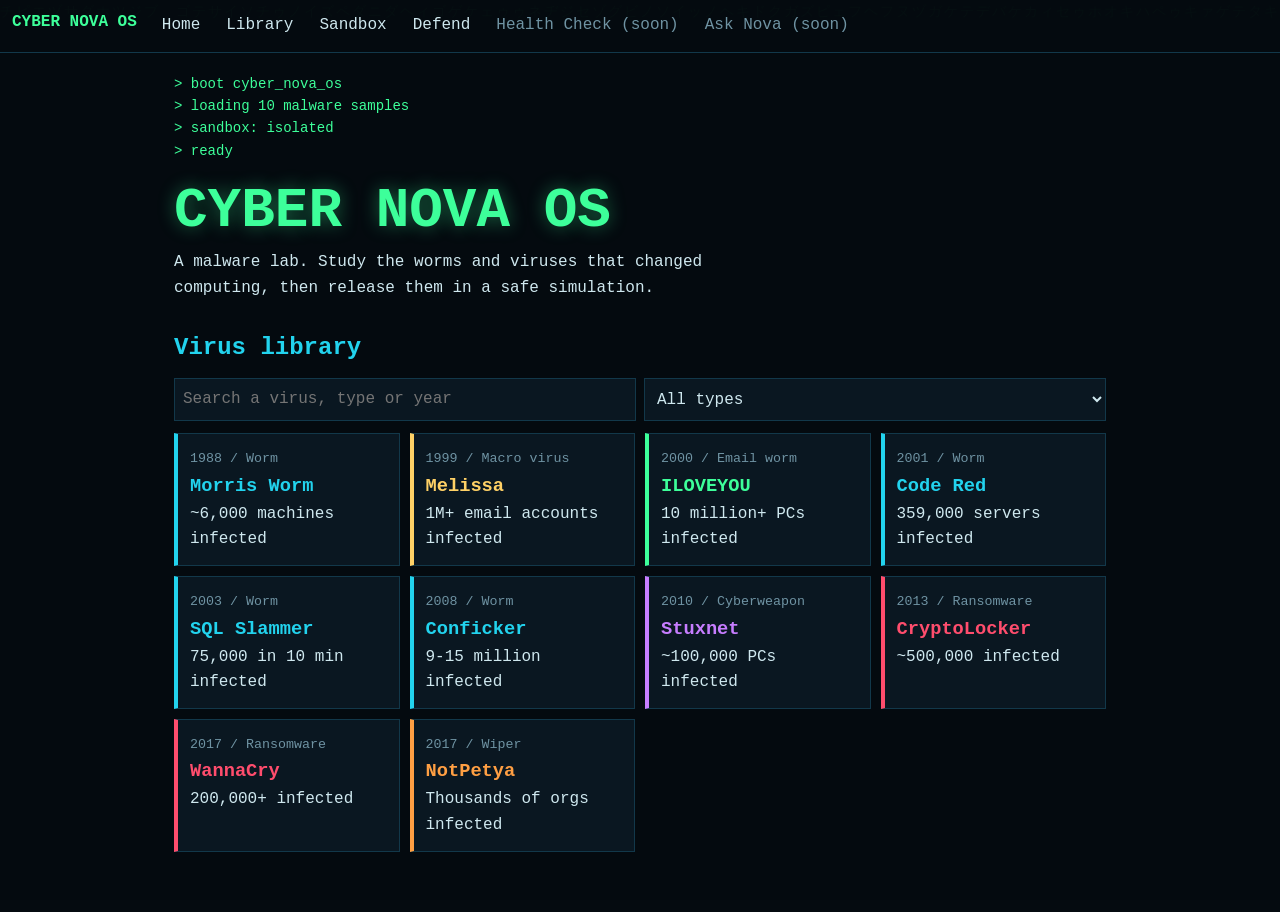
==== index.html @ 189f1575 "Add files via upload" ====
<!DOCTYPE html><html lang="en"><head><meta charset="utf-8"><meta name="viewport" content="width=device-width,initial-scale=1"><title>Cyber Nova OS</title><link rel="stylesheet" href="style.css"></head><body><main>
<section class="hero"><pre id="term"></pre><h1>CYBER NOVA OS</h1><p>A malware lab. Study the worms and viruses that changed computing, then release them in a safe simulation.</p></section>
<h2 id="lib">Virus library</h2>
<div class="tools"><input id="s" placeholder="Search a virus, type or year"><select id="f"><option value="">All types</option></select></div><div id="g"></div></main>
<script src="data.js"></script><script src="app.js"></script><script>
const L=["> boot cyber_nova_os","> loading "+V.length+" malware samples","> sandbox: isolated","> ready"];let i=0;(function n(){if(i<L.length){term.textContent+=L[i++]+"\n";setTimeout(n,450)}})();
[...new Set(V.map(v=>v.type))].forEach(t=>f.insertAdjacentHTML("beforeend",`<option>${t}</option>`));
function draw(){const q=s.value.toLowerCase();g.innerHTML=V.filter(v=>(!f.value||v.type==f.value)&&(v.name+v.type+v.year).toLowerCase().includes(q)).sort((a,b)=>a.year-b.year).map(v=>`<a class="card" style="--c:${TC[v.type]||"#22d3ee"}" href="virus.html?v=${v.id}"><small>${v.year} / ${v.type}</small><h3>${v.name}</h3><p>${v.infected} infected</p></a>`).join("")||"<p>No match. Try another name or clear the filter.</p>"}
s.oninput=f.onchange=draw;draw();
</script></body></html>
---- style.css ----
:root{--bg:#050b10;--panel:#0a1721;--line:#12384a;--cy:#22d3ee;--gr:#3dff9a;--rd:#ff4d6d;--tx:#cfe8ef;--mut:#6f93a3}
*{box-sizing:border-box;margin:0}
body{background:var(--bg);color:var(--tx);font:16px/1.6 "Courier New",ui-monospace,monospace;min-height:100vh}
#mx{position:fixed;inset:0;z-index:-1;opacity:.22}
nav{position:sticky;top:0;display:flex;gap:4px;overflow-x:auto;padding:10px 12px;background:#050b10ee;border-bottom:1px solid var(--line);z-index:5}
nav b{color:var(--gr);margin-right:10px;white-space:nowrap}
nav a{color:var(--tx);text-decoration:none;padding:2px 10px;border:1px solid transparent;white-space:nowrap}
nav a:hover,nav a.on{border-color:var(--cy);color:var(--cy)}
nav a.off{color:var(--mut);pointer-events:none}
main{max-width:960px;margin:auto;padding:20px 14px 60px}
h1{font-size:clamp(30px,9vw,56px);color:var(--gr);text-shadow:0 0 18px #3dff9a66;line-height:1.1;margin:8px 0}
h2{color:var(--cy);margin:28px 0 10px}
#term{color:var(--gr);min-height:100px;font:inherit;font-size:14px}
.hero p{max-width:60ch;color:var(--tx)}
.tools{display:flex;gap:8px;margin-bottom:12px;flex-wrap:wrap}
input,select{font:inherit;background:var(--panel);color:var(--tx);border:1px solid var(--line);padding:8px;flex:1;min-width:140px}
#g{display:grid;grid-template-columns:repeat(auto-fill,minmax(200px,1fr));gap:10px}
.card{display:block;padding:12px;background:var(--panel);border:1px solid var(--line);border-left:4px solid var(--c);color:var(--tx);text-decoration:none}
.card:hover{background:#0e2331}.card h3{color:var(--c)}.card small{color:var(--mut)}
button{font:inherit;background:var(--panel);color:var(--cy);border:1px solid var(--cy);padding:8px 14px;cursor:pointer}
button:hover,button.on{background:var(--cy);color:#001}
:focus-visible{outline:2px solid var(--gr);outline-offset:2px}
.meta{color:var(--mut)}
.tabs{display:flex;gap:6px;overflow-x:auto;margin:14px 0}.tabs button{white-space:nowrap}
.pn{padding:12px 0}.pn li{margin:8px 0 8px 18px}
canvas.s{width:100%;display:block;border:1px solid var(--line);background:#06121a;margin-bottom:6px}
.btns{display:flex;gap:8px;margin-top:10px}
label{display:block;margin-top:8px}label input{width:100%;padding:0}
.bar{display:flex;align-items:center;gap:8px;margin:10px 0}.bar span{width:72px}
.trk{flex:1;height:14px;background:#0b2230}.trk i{display:block;height:100%;background:linear-gradient(90deg,var(--cy),var(--gr));box-shadow:0 0 8px var(--cy)}
.fact{background:var(--panel);border:1px solid var(--line);padding:10px;margin:8px 0}
label input[type=checkbox]{width:auto;min-width:0;margin-right:8px}
.ctl{display:grid;grid-template-columns:repeat(auto-fit,minmax(220px,1fr));gap:8px 16px;margin:12px 0}
.hint{color:var(--mut);margin:6px 0}
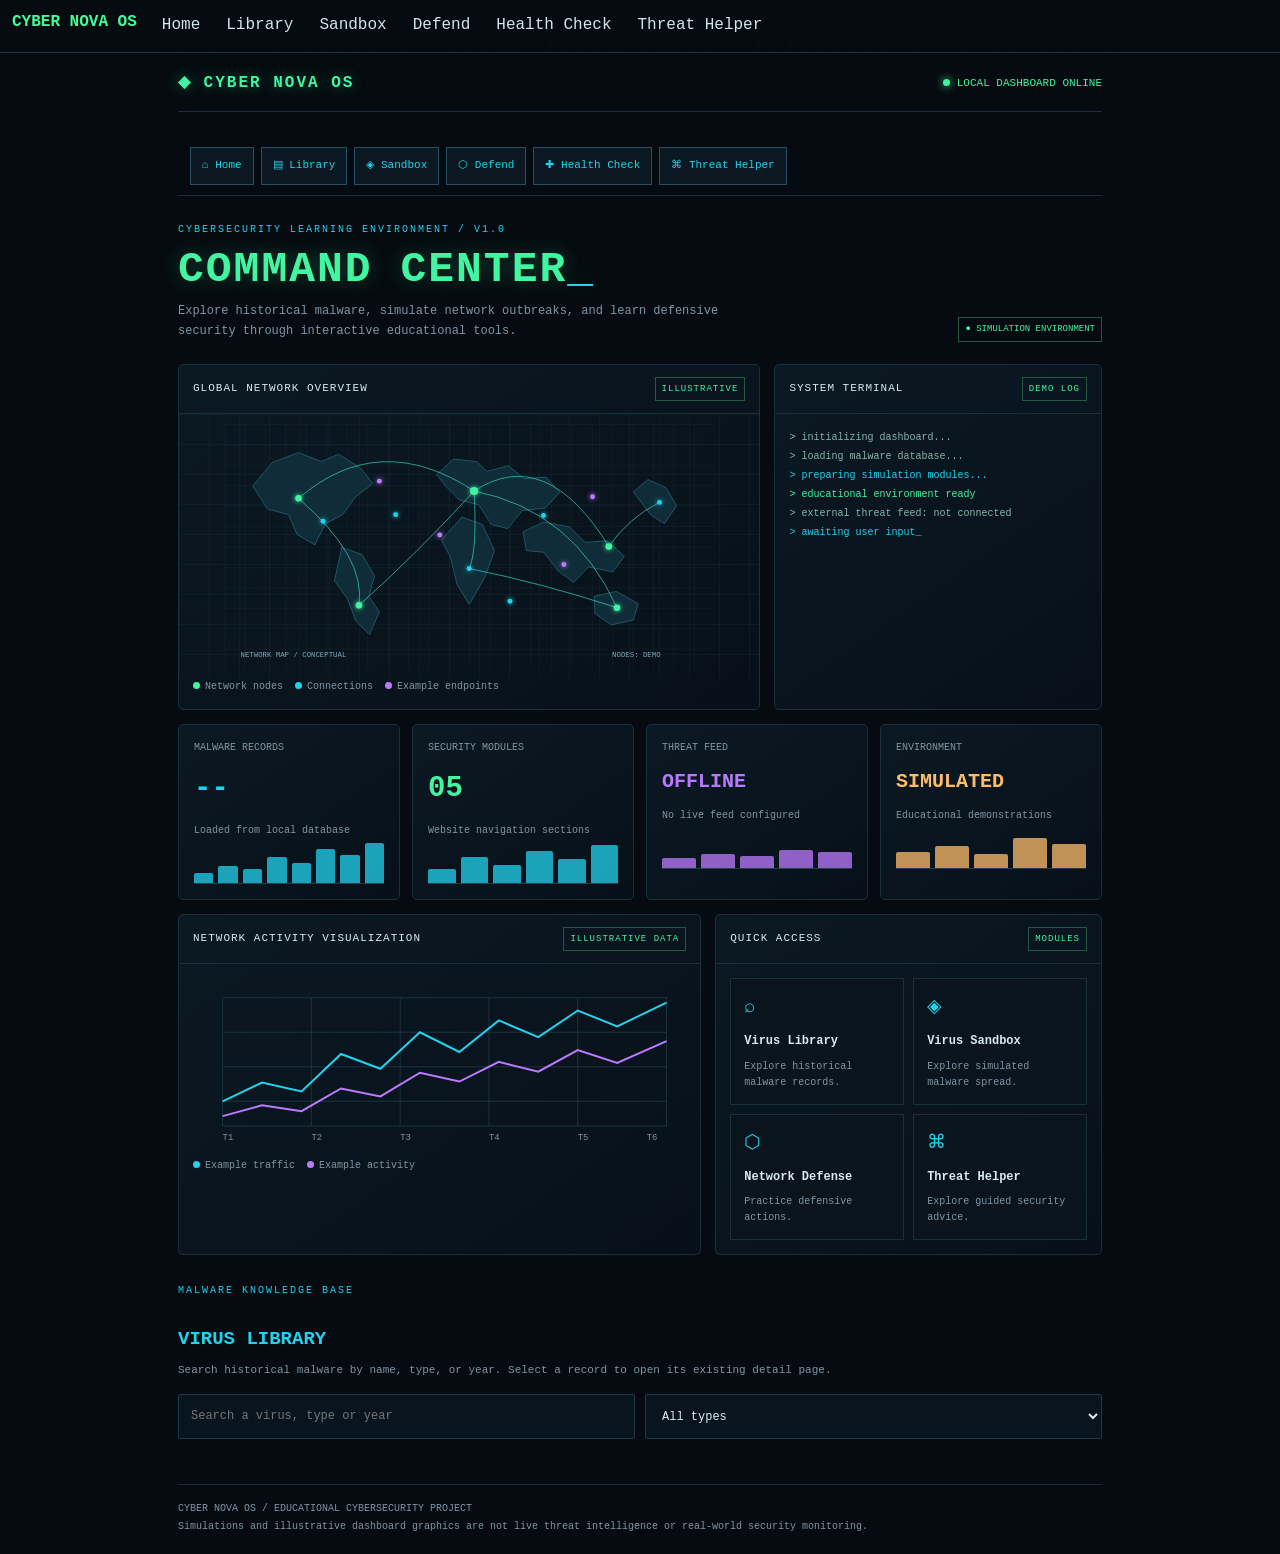
==== commit 8ef3e8f7: "Revamp index.html for Cyber Nova OS command center Updated the index.html file to enhance the Cyber " ====
--- a/index.html
+++ b/index.html
@@ -1,10 +1,517 @@
-<!DOCTYPE html><html lang="en"><head><meta charset="utf-8"><meta name="viewport" content="width=device-width,initial-scale=1"><title>Cyber Nova OS</title><link rel="stylesheet" href="style.css"></head><body><main>
-<section class="hero"><pre id="term"></pre><h1>CYBER NOVA OS</h1><p>A malware lab. Study the worms and viruses that changed computing, then release them in a safe simulation.</p></section>
-<h2 id="lib">Virus library</h2>
-<div class="tools"><input id="s" placeholder="Search a virus, type or year"><select id="f"><option value="">All types</option></select></div><div id="g"></div></main>
-<script src="data.js"></script><script src="app.js"></script><script>
-const L=["> boot cyber_nova_os","> loading "+V.length+" malware samples","> sandbox: isolated","> ready"];let i=0;(function n(){if(i<L.length){term.textContent+=L[i++]+"\n";setTimeout(n,450)}})();
-[...new Set(V.map(v=>v.type))].forEach(t=>f.insertAdjacentHTML("beforeend",`<option>${t}</option>`));
-function draw(){const q=s.value.toLowerCase();g.innerHTML=V.filter(v=>(!f.value||v.type==f.value)&&(v.name+v.type+v.year).toLowerCase().includes(q)).sort((a,b)=>a.year-b.year).map(v=>`<a class="card" style="--c:${TC[v.type]||"#22d3ee"}" href="virus.html?v=${v.id}"><small>${v.year} / ${v.type}</small><h3>${v.name}</h3><p>${v.infected} infected</p></a>`).join("")||"<p>No match. Try another name or clear the filter.</p>"}
-s.oninput=f.onchange=draw;draw();
-</script></body></html>
+
+<!DOCTYPE html>
+<html lang="en">
+<head>
+<meta charset="utf-8">
+<meta name="viewport" content="width=device-width, initial-scale=1">
+<title>Cyber Nova OS | Command Center</title>
+<link rel="stylesheet" href="style.css">
+
+<style>
+/* Cyber Nova OS — homepage-only command center */
+.cn-home {
+  --bg: #050b10;
+  --panel: #0a151e;
+  --line: #19303c;
+  --cyan: #22d3ee;
+  --green: #42f5a1;
+  --purple: #b879ff;
+  --muted: #8095a5;
+  color: #d8e9f2;
+  background: var(--bg);
+  min-height: 100vh;
+  padding: 18px;
+  font-family: "Courier New", monospace;
+}
+.cn-home * { box-sizing: border-box; }
+.cn-home h1, .cn-home h2, .cn-home h3, .cn-home p { margin-top: 0; }
+.cn-home a { color: inherit; text-decoration: none; }
+.cn-home .muted { color: var(--muted); }
+.cn-home .eyebrow {
+  color: var(--cyan);
+  font-size: 10px;
+  letter-spacing: 2px;
+  text-transform: uppercase;
+}
+.cn-home .topbar {
+  display: flex; align-items: center; justify-content: space-between;
+  gap: 12px; flex-wrap: wrap; margin-bottom: 25px;
+  padding-bottom: 15px; border-bottom: 1px solid var(--line);
+}
+.cn-home .brand {
+  color: var(--green); font-size: 16px; font-weight: bold;
+  letter-spacing: 2px; text-shadow: 0 0 14px #42f5a166;
+}
+.cn-home .status { color: var(--green); font-size: 11px; }
+.cn-home .status::before {
+  content: ""; display: inline-block; width: 7px; height: 7px;
+  background: var(--green); border-radius: 50%; margin-right: 7px;
+  box-shadow: 0 0 9px var(--green);
+}
+.cn-home .nav {
+  display: flex; flex-wrap: wrap; gap: 7px; margin-bottom: 26px;
+}
+.cn-home .nav a, .cn-home .action {
+  border: 1px solid #245061; padding: 9px 11px;
+  font-size: 11px; color: var(--cyan); background: #0b1821;
+  transition: .2s;
+}
+.cn-home .nav a:hover, .cn-home .action:hover {
+  border-color: var(--green); color: var(--green);
+  box-shadow: 0 0 13px #42f5a122;
+}
+.cn-home .hero-title {
+  display: flex; justify-content: space-between; align-items: end;
+  gap: 18px; flex-wrap: wrap; margin-bottom: 22px;
+}
+.cn-home .hero-title h1 {
+  font-size: clamp(27px, 5vw, 43px); letter-spacing: 2px;
+  color: var(--green); text-shadow: 0 0 20px #42f5a144;
+  margin: 8px 0;
+}
+.cn-home .hero-title p {
+  max-width: 600px; color: var(--muted); line-height: 1.7;
+  font-size: 12px; margin-bottom: 0;
+}
+.cn-home .panel {
+  background: linear-gradient(145deg, #0b1923, #071018);
+  border: 1px solid var(--line); border-radius: 5px;
+  min-width: 0; overflow: hidden;
+}
+.cn-home .panel-head {
+  display: flex; justify-content: space-between; align-items: center;
+  gap: 8px; padding: 12px 14px; border-bottom: 1px solid var(--line);
+  font-size: 11px; letter-spacing: 1px;
+}
+.cn-home .panel-body { padding: 14px; }
+.cn-home .tag {
+  font-size: 9px; padding: 4px 6px; color: var(--green);
+  border: 1px solid #245640; white-space: nowrap;
+}
+.cn-home .overview {
+  display: grid; grid-template-columns: minmax(0, 1.6fr) minmax(250px, .9fr);
+  gap: 14px; margin-bottom: 14px;
+}
+.cn-home .map-wrap {
+  background:
+    linear-gradient(#15303a55 1px, transparent 1px),
+    linear-gradient(90deg, #15303a55 1px, transparent 1px);
+  background-size: 30px 30px;
+  min-height: 255px; padding: 10px;
+}
+.cn-home .map-wrap svg { width: 100%; height: 245px; display: block; }
+.cn-home .map-caption {
+  display: flex; flex-wrap: wrap; gap: 12px;
+  color: var(--muted); font-size: 10px; padding: 0 14px 14px;
+}
+.cn-home .dot {
+  display: inline-block; width: 7px; height: 7px; border-radius: 50%;
+  margin-right: 5px;
+}
+.cn-home .terminal {
+  font-size: 10px; line-height: 1.9; overflow-wrap: anywhere;
+}
+.cn-home .terminal div { color: #88b5a8; }
+.cn-home .terminal div:nth-child(3n) { color: var(--cyan); }
+.cn-home .terminal .good { color: var(--green); }
+.cn-home .terminal .purple { color: var(--purple); }
+.cn-home .metrics {
+  display: grid; grid-template-columns: repeat(4, minmax(0, 1fr));
+  gap: 12px; margin-bottom: 14px;
+}
+.cn-home .metric { padding: 15px; }
+.cn-home .metric .label {
+  font-size: 10px; color: var(--muted); line-height: 1.6;
+}
+.cn-home .metric .number {
+  font-size: clamp(21px, 3vw, 29px); margin: 10px 0;
+  color: var(--cyan); font-weight: bold;
+}
+.cn-home .metric:nth-child(2) .number { color: var(--green); }
+.cn-home .metric:nth-child(3) .number { color: var(--purple); }
+.cn-home .metric:nth-child(4) .number { color: #ffbd69; }
+.cn-home .mini-bars {
+  display: flex; align-items: end; height: 45px; gap: 5px;
+  border-bottom: 1px solid #25404c; padding-top: 4px;
+}
+.cn-home .mini-bars span {
+  flex: 1; min-width: 3px; background: var(--cyan);
+  opacity: .75; border-radius: 2px 2px 0 0;
+}
+.cn-home .lower-grid {
+  display: grid; grid-template-columns: 1.15fr .85fr;
+  gap: 14px; margin-bottom: 28px;
+}
+.cn-home .chart { width: 100%; display: block; }
+.cn-home .feature-list {
+  display: grid; grid-template-columns: repeat(2, minmax(0, 1fr)); gap: 9px;
+}
+.cn-home .feature {
+  display: block; padding: 13px; border: 1px solid var(--line);
+  background: #09141c; transition: .2s;
+}
+.cn-home .feature:hover { border-color: var(--cyan); transform: translateY(-2px); }
+.cn-home .feature .symbol { color: var(--cyan); font-size: 19px; margin-bottom: 10px; }
+.cn-home .feature h3 { font-size: 12px; margin-bottom: 7px; }
+.cn-home .feature p { font-size: 10px; color: var(--muted); line-height: 1.6; margin-bottom: 0; }
+.cn-home .section-title {
+  font-size: 19px; color: var(--cyan); margin: 25px 0 7px;
+}
+.cn-home .section-desc { font-size: 11px; color: var(--muted); line-height: 1.6; }
+.cn-home .tools {
+  display: flex; gap: 10px; margin: 15px 0;
+}
+.cn-home input, .cn-home select {
+  width: 100%; min-width: 0; background: #09151e;
+  border: 1px solid #1b3948; color: #d8e9f2;
+  padding: 12px; font: inherit; font-size: 12px; border-radius: 2px;
+}
+.cn-home input:focus, .cn-home select:focus {
+  outline: 1px solid var(--cyan); border-color: var(--cyan);
+}
+.cn-home #g {
+  display: grid; grid-template-columns: repeat(4, minmax(0, 1fr));
+  gap: 10px;
+}
+.cn-home .card {
+  display: block; background: #0a1720;
+  border: 1px solid #19303c; border-left: 3px solid var(--c, #22d3ee);
+  padding: 13px; min-width: 0; transition: .2s;
+}
+.cn-home .card:hover {
+  background: #10232e; transform: translateY(-2px);
+  box-shadow: 0 5px 20px #0005;
+}
+.cn-home .card small { font-size: 9px; color: var(--muted); }
+.cn-home .card h3 { color: var(--c, var(--cyan)); font-size: 14px; margin: 10px 0; overflow-wrap: anywhere; }
+.cn-home .card p { color: #a6b8c4; font-size: 11px; line-height: 1.6; margin-bottom: 0; }
+.cn-home .footer {
+  border-top: 1px solid var(--line); margin-top: 30px; padding-top: 15px;
+  font-size: 10px; color: var(--muted); line-height: 1.8;
+}
+@media (max-width: 760px) {
+  .cn-home { padding: 13px; }
+  .cn-home .overview { grid-template-columns: 1fr; }
+  .cn-home .metrics { grid-template-columns: repeat(2, minmax(0, 1fr)); }
+  .cn-home .lower-grid { grid-template-columns: 1fr; }
+  .cn-home #g { grid-template-columns: repeat(2, minmax(0, 1fr)); }
+  .cn-home .map-wrap, .cn-home .map-wrap svg { min-height: 190px; height: 200px; }
+}
+@media (max-width: 380px) {
+  .cn-home .tools { flex-direction: column; }
+  .cn-home .feature-list { grid-template-columns: 1fr; }
+  .cn-home .nav a { padding: 8px; }
+}
+@media (prefers-reduced-motion: reduce) {
+  .cn-home *, .cn-home *::before, .cn-home *::after {
+    animation: none !important; transition: none !important;
+  }
+}
+</style>
+</head>
+
+<body>
+<main class="cn-home">
+
+  <header class="topbar">
+    <div class="brand">◆ CYBER NOVA OS</div>
+    <div class="status">LOCAL DASHBOARD ONLINE</div>
+  </header>
+
+  <nav class="nav" aria-label="Main navigation">
+    <a href="index.html">⌂ Home</a>
+    <a href="#lib">▤ Library</a>
+    <a href="sandbox.html">◈ Sandbox</a>
+    <a href="defend.html">⬡ Defend</a>
+    <a href="health.html">✚ Health Check</a>
+    <a href="threat.html">⌘ Threat Helper</a>
+  </nav>
+
+  <section class="hero-title">
+    <div>
+      <div class="eyebrow">Cybersecurity learning environment / v1.0</div>
+      <h1>COMMAND CENTER<span style="color:#22d3ee">_</span></h1>
+      <p>
+        Explore historical malware, simulate network outbreaks, and learn
+        defensive security through interactive educational tools.
+      </p>
+    </div>
+    <div class="tag">● SIMULATION ENVIRONMENT</div>
+  </section>
+
+  <section class="overview">
+    <article class="panel">
+      <div class="panel-head">
+        <span>GLOBAL NETWORK OVERVIEW</span>
+        <span class="tag">ILLUSTRATIVE</span>
+      </div>
+      <div class="map-wrap">
+        <svg viewBox="0 0 600 300" role="img"
+             aria-label="Illustrative world network map with connected nodes">
+          <defs>
+            <pattern id="grid" width="25" height="25" patternUnits="userSpaceOnUse">
+              <path d="M25 0H0V25" fill="none" stroke="#17313d" stroke-width=".6"/>
+            </pattern>
+            <filter id="glow">
+              <feGaussianBlur stdDeviation="3" result="blur"/>
+              <feMerge><feMergeNode in="blur"/><feMergeNode in="SourceGraphic"/></feMerge>
+            </filter>
+          </defs>
+          <rect width="600" height="300" fill="url(#grid)"/>
+          <g fill="#102e3a" stroke="#226071" stroke-width="1.1" opacity=".95">
+            <path d="M35 76L59 47 91 35 119 46 140 37 167 54 182 73 160 90 145 111 124 122 111 148 89 135 79 111 53 104Z"/>
+            <path d="M144 151L169 160 184 186 177 211 190 230 178 258 161 241 151 214 135 192Z"/>
+            <path d="M260 62L281 43 309 46 322 58 348 51 367 67 394 65 411 84 393 103 365 106 347 128 327 123 312 99 288 93 273 78Z"/>
+            <path d="M291 114L316 123 331 155 319 188 300 221 285 196 277 163 266 142Z"/>
+            <path d="M366 132L391 120 423 126 442 145 469 143 490 162 476 181 446 175 428 194 409 180 391 157 370 155Z"/>
+            <path d="M453 211L480 205 507 220 501 240 474 246 454 232Z"/>
+            <path d="M501 83L519 68 541 78 554 100 539 122 522 111Z"/>
+          </g>
+          <g stroke="#39e9d0" stroke-width="1.1" opacity=".7">
+            <path d="M91 91Q190 6 306 82" fill="none"/>
+            <path d="M306 82Q394 25 471 150" fill="none"/>
+            <path d="M306 82Q310 155 300 177" fill="none"/>
+            <path d="M306 82Q427 106 481 225" fill="none"/>
+            <path d="M91 91Q174 163 165 222" fill="none"/>
+            <path d="M165 222Q235 160 306 82" fill="none"/>
+            <path d="M471 150Q495 115 533 96" fill="none"/>
+            <path d="M300 177Q390 195 481 225" fill="none"/>
+          </g>
+          <g filter="url(#glow)">
+            <g fill="#42f5a1">
+              <circle cx="91" cy="91" r="4"/><circle cx="306" cy="82" r="5"/>
+              <circle cx="471" cy="150" r="4"/><circle cx="165" cy="222" r="4"/>
+              <circle cx="481" cy="225" r="4"/>
+            </g>
+            <g fill="#22d3ee">
+              <circle cx="210" cy="111" r="3"/><circle cx="300" cy="177" r="3"/>
+              <circle cx="391" cy="112" r="3"/><circle cx="533" cy="96" r="3"/>
+              <circle cx="350" cy="217" r="3"/><circle cx="121" cy="119" r="3"/>
+            </g>
+            <g fill="#bd7aff">
+              <circle cx="190" cy="70" r="3"/><circle cx="416" cy="172" r="3"/>
+              <circle cx="451" cy="89" r="3"/><circle cx="264" cy="136" r="3"/>
+            </g>
+          </g>
+          <g fill="#82a7b7" font-size="9" font-family="monospace">
+            <text x="20" y="285">NETWORK MAP / CONCEPTUAL</text>
+            <text x="475" y="285">NODES: DEMO</text>
+          </g>
+        </svg>
+      </div>
+      <div class="map-caption">
+        <span><i class="dot" style="background:#42f5a1"></i>Network nodes</span>
+        <span><i class="dot" style="background:#22d3ee"></i>Connections</span>
+        <span><i class="dot" style="background:#bd7aff"></i>Example endpoints</span>
+      </div>
+    </article>
+
+    <article class="panel">
+      <div class="panel-head">
+        <span>SYSTEM TERMINAL</span>
+        <span class="tag">DEMO LOG</span>
+      </div>
+      <div class="panel-body terminal" id="cn-terminal" aria-live="polite">
+        <div>&gt; initializing dashboard...</div>
+        <div>&gt; loading malware database...</div>
+        <div>&gt; preparing simulation modules...</div>
+        <div class="good">&gt; educational environment ready</div>
+        <div>&gt; external threat feed: not connected</div>
+        <div class="purple">&gt; awaiting user input_</div>
+      </div>
+    </article>
+  </section>
+
+  <section class="metrics" aria-label="Project overview statistics">
+    <article class="panel metric">
+      <div class="label">MALWARE RECORDS</div>
+      <div class="number" id="cn-total">--</div>
+      <div class="muted" style="font-size:10px">Loaded from local database</div>
+      <div class="mini-bars" aria-hidden="true">
+        <span style="height:25%"></span><span style="height:42%"></span>
+        <span style="height:35%"></span><span style="height:65%"></span>
+        <span style="height:48%"></span><span style="height:85%"></span>
+        <span style="height:70%"></span><span style="height:100%"></span>
+      </div>
+    </article>
+    <article class="panel metric">
+      <div class="label">SECURITY MODULES</div>
+      <div class="number">05</div>
+      <div class="muted" style="font-size:10px">Website navigation sections</div>
+      <div class="mini-bars" aria-hidden="true">
+        <span style="height:35%"></span><span style="height:65%"></span>
+        <span style="height:45%"></span><span style="height:80%"></span>
+        <span style="height:60%"></span><span style="height:95%"></span>
+      </div>
+    </article>
+    <article class="panel metric">
+      <div class="label">THREAT FEED</div>
+      <div class="number" style="font-size:20px">OFFLINE</div>
+      <div class="muted" style="font-size:10px">No live feed configured</div>
+      <div class="mini-bars" aria-hidden="true">
+        <span style="height:25%;background:#bd7aff"></span>
+        <span style="height:35%;background:#bd7aff"></span>
+        <span style="height:30%;background:#bd7aff"></span>
+        <span style="height:45%;background:#bd7aff"></span>
+        <span style="height:40%;background:#bd7aff"></span>
+      </div>
+    </article>
+    <article class="panel metric">
+      <div class="label">ENVIRONMENT</div>
+      <div class="number" style="font-size:20px">SIMULATED</div>
+      <div class="muted" style="font-size:10px">Educational demonstrations</div>
+      <div class="mini-bars" aria-hidden="true">
+        <span style="height:40%;background:#ffbd69"></span>
+        <span style="height:55%;background:#ffbd69"></span>
+        <span style="height:35%;background:#ffbd69"></span>
+        <span style="height:75%;background:#ffbd69"></span>
+        <span style="height:60%;background:#ffbd69"></span>
+      </div>
+    </article>
+  </section>
+
+  <section class="lower-grid">
+    <article class="panel">
+      <div class="panel-head">
+        <span>NETWORK ACTIVITY VISUALIZATION</span>
+        <span class="tag">ILLUSTRATIVE DATA</span>
+      </div>
+      <div class="panel-body">
+        <svg class="chart" viewBox="0 0 500 170" role="img"
+             aria-label="Illustrative network activity line chart">
+          <g stroke="#1b3440" stroke-width="1">
+            <path d="M30 20H480M30 55H480M30 90H480M30 125H480M30 150H480"/>
+            <path d="M30 20V150M120 20V150M210 20V150M300 20V150M390 20V150M480 20V150"/>
+          </g>
+          <path d="M30 125L70 106 110 115 150 77 190 92 230 55 270 75 310 43 350 60 390 33 430 49 480 25"
+                fill="none" stroke="#22d3ee" stroke-width="2"/>
+          <path d="M30 140L70 129 110 135 150 112 190 120 230 96 270 105 310 85 350 95 390 73 430 86 480 64"
+                fill="none" stroke="#bd7aff" stroke-width="2"/>
+          <g fill="#8095a5" font-size="9" font-family="monospace">
+            <text x="30" y="164">T1</text><text x="120" y="164">T2</text>
+            <text x="210" y="164">T3</text><text x="300" y="164">T4</text>
+            <text x="390" y="164">T5</text><text x="460" y="164">T6</text>
+          </g>
+        </svg>
+        <div class="map-caption" style="padding:12px 0 0">
+          <span><i class="dot" style="background:#22d3ee"></i>Example traffic</span>
+          <span><i class="dot" style="background:#bd7aff"></i>Example activity</span>
+        </div>
+      </div>
+    </article>
+
+    <article class="panel">
+      <div class="panel-head">
+        <span>QUICK ACCESS</span>
+        <span class="tag">MODULES</span>
+      </div>
+      <div class="panel-body feature-list">
+        <a class="feature" href="#lib">
+          <div class="symbol">⌕</div>
+          <h3>Virus Library</h3>
+          <p>Explore historical malware records.</p>
+        </a>
+        <a class="feature" href="sandbox.html">
+          <div class="symbol">◈</div>
+          <h3>Virus Sandbox</h3>
+          <p>Explore simulated malware spread.</p>
+        </a>
+        <a class="feature" href="defend.html">
+          <div class="symbol">⬡</div>
+          <h3>Network Defense</h3>
+          <p>Practice defensive actions.</p>
+        </a>
+        <a class="feature" href="threat.html">
+          <div class="symbol">⌘</div>
+          <h3>Threat Helper</h3>
+          <p>Explore guided security advice.</p>
+        </a>
+      </div>
+    </article>
+  </section>
+
+  <section id="lib">
+    <div class="eyebrow">Malware knowledge base</div>
+    <h2 class="section-title">VIRUS LIBRARY</h2>
+    <p class="section-desc">
+      Search historical malware by name, type, or year. Select a record to
+      open its existing detail page.
+    </p>
+    <div class="tools">
+      <input id="s" placeholder="Search a virus, type or year"
+             aria-label="Search malware">
+      <select id="f" aria-label="Filter malware by type">
+        <option value="">All types</option>
+      </select>
+    </div>
+    <div id="g" aria-live="polite"></div>
+  </section>
+
+  <footer class="footer">
+    CYBER NOVA OS / EDUCATIONAL CYBERSECURITY PROJECT<br>
+    Simulations and illustrative dashboard graphics are not live threat
+    intelligence or real-world security monitoring.
+  </footer>
+
+</main>
+
+<script src="data.js"></script>
+<script src="app.js"></script>
+
+<script>
+(function () {
+  "use strict";
+
+  const root = document.querySelector(".cn-home");
+  const search = root.querySelector("#s");
+  const filter = root.querySelector("#f");
+  const grid = root.querySelector("#g");
+  const total = root.querySelector("#cn-total");
+  const terminal = root.querySelector("#cn-terminal");
+
+  if (typeof V === "undefined" || !Array.isArray(V)) {
+    grid.textContent = "The malware database could not be loaded. Check data.js.";
+    total.textContent = "ERR";
+    return;
+  }
+
+  total.textContent = V.length;
+
+  const types = [...new Set(V.map(v => v.type).filter(Boolean))].sort();
+  types.forEach(type => {
+    const option = document.createElement("option");
+    option.value = type;
+    option.textContent = type;
+    filter.appendChild(option);
+  });
+
+  function draw() {
+    const query = search.value.trim().toLowerCase();
+    const selectedType = filter.value;
+
+    const matches = V.filter(v => {
+      const searchable = [v.name, v.type, v.year].join(" ").toLowerCase();
+      return (!selectedType || v.type === selectedType) &&
+             searchable.includes(query);
+    }).sort((a, b) => a.year - b.year);
+
+    grid.replaceChildren();
+
+    if (!matches.length) {
+      const message = document.createElement("p");
+      message.className = "section-desc";
+      message.textContent = "No match found. Try another search or clear the filter.";
+      grid.appendChild(message);
+      return;
+    }
+
+    matches.forEach(v => {
+      const card = document.createElement("a");
+      card.className = "card";
+      card.href = "virus.html?v=" + encodeURIComponent(v.id);
+      card.style.setProperty("--c", (typeof TC !== "undefined" && TC[v.type]) || "#22d3ee");
+
+      const meta = document.createElement("small");
+      meta.textContent = v.year + " / " + v.type;
+
+      const name = document.createElement("h3
--- a/style.css
+++ b/style.css
@@ -32,3 +32,12 @@
 label input[type=checkbox]{width:auto;min-width:0;margin-right:8px}
 .ctl{display:grid;grid-template-columns:repeat(auto-fit,minmax(220px,1fr));gap:8px 16px;margin:12px 0}
 .hint{color:var(--mut);margin:6px 0}
+nav{flex-wrap:wrap;overflow-x:visible}
+.ok{color:var(--gr)}.warn{color:var(--rd)}.mid{color:#ffd166}.info{color:var(--mut)}
+.big{font-size:clamp(34px,10vw,60px);line-height:1}
+#log{display:flex;flex-direction:column;gap:10px;margin:12px 0}
+.m{padding:10px 12px;border:1px solid var(--line);max-width:92%;overflow-wrap:anywhere}
+.m.u{align-self:flex-end;background:#0e2331;border-color:var(--cy)}.m.b{background:var(--panel)}
+.m p{margin:4px 0}.m a{color:var(--cy)}.m small{color:var(--mut)}
+.chips{display:flex;gap:6px;flex-wrap:wrap;margin:8px 0}.chips button{padding:4px 10px;font-size:14px}
+.row{display:flex;gap:8px}
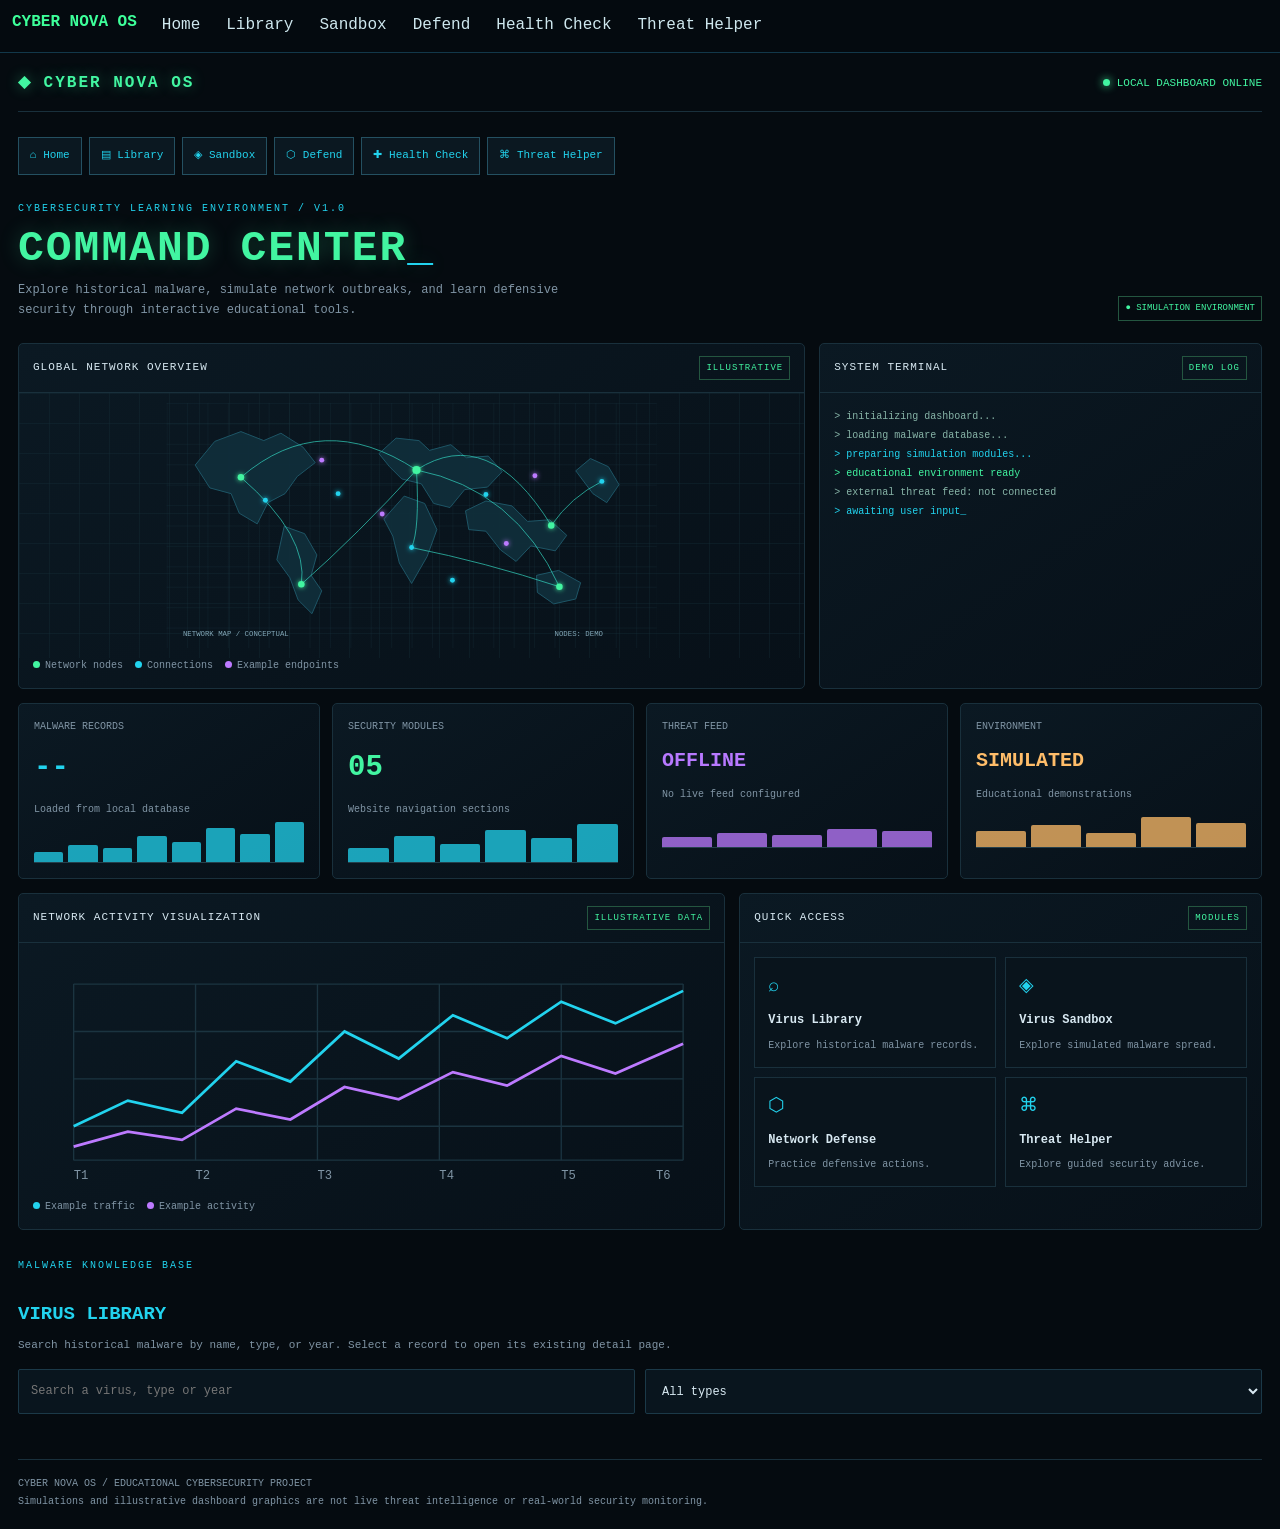
==== commit 5c5409b1: "Refactor terminal script and improve error handling" ====
--- a/index.html
+++ b/index.html
@@ -459,59 +459,88 @@
 <script src="app.js"></script>
 
 <script>
-(function () {
-  "use strict";
-
-  const root = document.querySelector(".cn-home");
-  const search = root.querySelector("#s");
-  const filter = root.querySelector("#f");
-  const grid = root.querySelector("#g");
-  const total = root.querySelector("#cn-total");
-  const terminal = root.querySelector("#cn-terminal");
-
-  if (typeof V === "undefined" || !Array.isArray(V)) {
-    grid.textContent = "The malware database could not be loaded. Check data.js.";
-    total.textContent = "ERR";
-    return;
+const term = document.getElementById("term");
+const search = document.getElementById("s");
+const filter = document.getElementById("f");
+const grid = document.getElementById("g");
+
+const lines = [
+  "> boot cyber_nova_os",
+  "> loading malware database...",
+  "> sandbox: isolated",
+  "> ready"
+];
+
+let lineIndex = 0;
+
+(function typeTerminal() {
+  if (lineIndex < lines.length) {
+    term.textContent += lines[lineIndex++] + "\n";
+    setTimeout(typeTerminal, 450);
   }
-
-  total.textContent = V.length;
-
-  const types = [...new Set(V.map(v => v.type).filter(Boolean))].sort();
-  types.forEach(type => {
+})();
+
+if (typeof V !== "undefined" && Array.isArray(V)) {
+  [...new Set(V.map(v => v.type))].sort().forEach(type => {
     const option = document.createElement("option");
     option.value = type;
     option.textContent = type;
     filter.appendChild(option);
   });
-
-  function draw() {
-    const query = search.value.trim().toLowerCase();
-    const selectedType = filter.value;
-
-    const matches = V.filter(v => {
-      const searchable = [v.name, v.type, v.year].join(" ").toLowerCase();
-      return (!selectedType || v.type === selectedType) &&
-             searchable.includes(query);
-    }).sort((a, b) => a.year - b.year);
-
-    grid.replaceChildren();
-
-    if (!matches.length) {
-      const message = document.createElement("p");
-      message.className = "section-desc";
-      message.textContent = "No match found. Try another search or clear the filter.";
-      grid.appendChild(message);
-      return;
-    }
-
-    matches.forEach(v => {
-      const card = document.createElement("a");
-      card.className = "card";
-      card.href = "virus.html?v=" + encodeURIComponent(v.id);
-      card.style.setProperty("--c", (typeof TC !== "undefined" && TC[v.type]) || "#22d3ee");
-
-      const meta = document.createElement("small");
-      meta.textContent = v.year + " / " + v.type;
-
-      const name = document.createElement("h3
+}
+
+function normalize(value) {
+  return String(value ?? "")
+    .toLowerCase()
+    .replace(/[^a-z0-9]/g, "");
+}
+
+function draw() {
+  if (typeof V === "undefined" || !Array.isArray(V)) {
+    grid.textContent = "Error: malware database failed to load. Check data.js.";
+    return;
+  }
+
+  const query = normalize(search.value);
+  const selectedType = filter.value;
+
+  const matches = V.filter(v => {
+    const text = normalize(
+      [v.name, v.type, v.year, v.infected, v.id].join(" ")
+    );
+
+    return (!selectedType || v.type === selectedType) &&
+           text.includes(query);
+  }).sort((a, b) => a.year - b.year);
+
+  grid.replaceChildren();
+
+  if (matches.length === 0) {
+    grid.textContent = "No matching records found. Clear the search or select All types.";
+    return;
+  }
+
+  matches.forEach(v => {
+    const card = document.createElement("a");
+    card.className = "card";
+    card.href = "virus.html?v=" + encodeURIComponent(v.id);
+    card.style.setProperty("--c", TC[v.type] || "#22d3ee");
+
+    const meta = document.createElement("small");
+    meta.textContent = `${v.year} / ${v.type}`;
+
+    const heading = document.createElement("h3");
+    heading.textContent = v.name;
+
+    const impact = document.createElement("p");
+    impact.textContent = `${v.infected} infected`;
+
+    card.append(meta, heading, impact);
+    grid.appendChild(card);
+  });
+}
+
+search.addEventListener("input", draw);
+filter.addEventListener("change", draw);
+draw();
+</script>
--- a/style.css
+++ b/style.css
@@ -41,3 +41,56 @@
 .m p{margin:4px 0}.m a{color:var(--cy)}.m small{color:var(--mut)}
 .chips{display:flex;gap:6px;flex-wrap:wrap;margin:8px 0}.chips button{padding:4px 10px;font-size:14px}
 .row{display:flex;gap:8px}
+/* CYBER NOVA OS — COMMAND CENTER HOMEPAGE FIXES */
+.cn-home {
+  width: 100%;
+  max-width: 1440px;
+  margin: 0 auto;
+  padding: 22px;
+}
+
+/* Keep homepage navigation inside the dashboard */
+.cn-home nav.nav {
+  position: static;
+  display: flex;
+  flex-wrap: wrap;
+  gap: 7px;
+  overflow: visible;
+  padding: 0;
+  margin-bottom: 26px;
+  background: transparent;
+  border: 0;
+  z-index: auto;
+}
+
+/* Make dashboard cards and panels fit their containers */
+.cn-home .panel,
+.cn-home .metric,
+.cn-home .feature {
+  min-width: 0;
+}
+
+.cn-home .overview > *,
+.cn-home .lower-grid > * {
+  min-width: 0;
+}
+
+/* Keep the dashboard comfortable on phones */
+@media (max-width: 600px) {
+  .cn-home {
+    padding: 13px;
+  }
+
+  .cn-home .hero-title h1 {
+    overflow-wrap: anywhere;
+  }
+
+  .cn-home .metrics {
+    gap: 8px;
+  }
+
+  .cn-home .metric {
+    padding: 11px;
+  }
+  }
+     
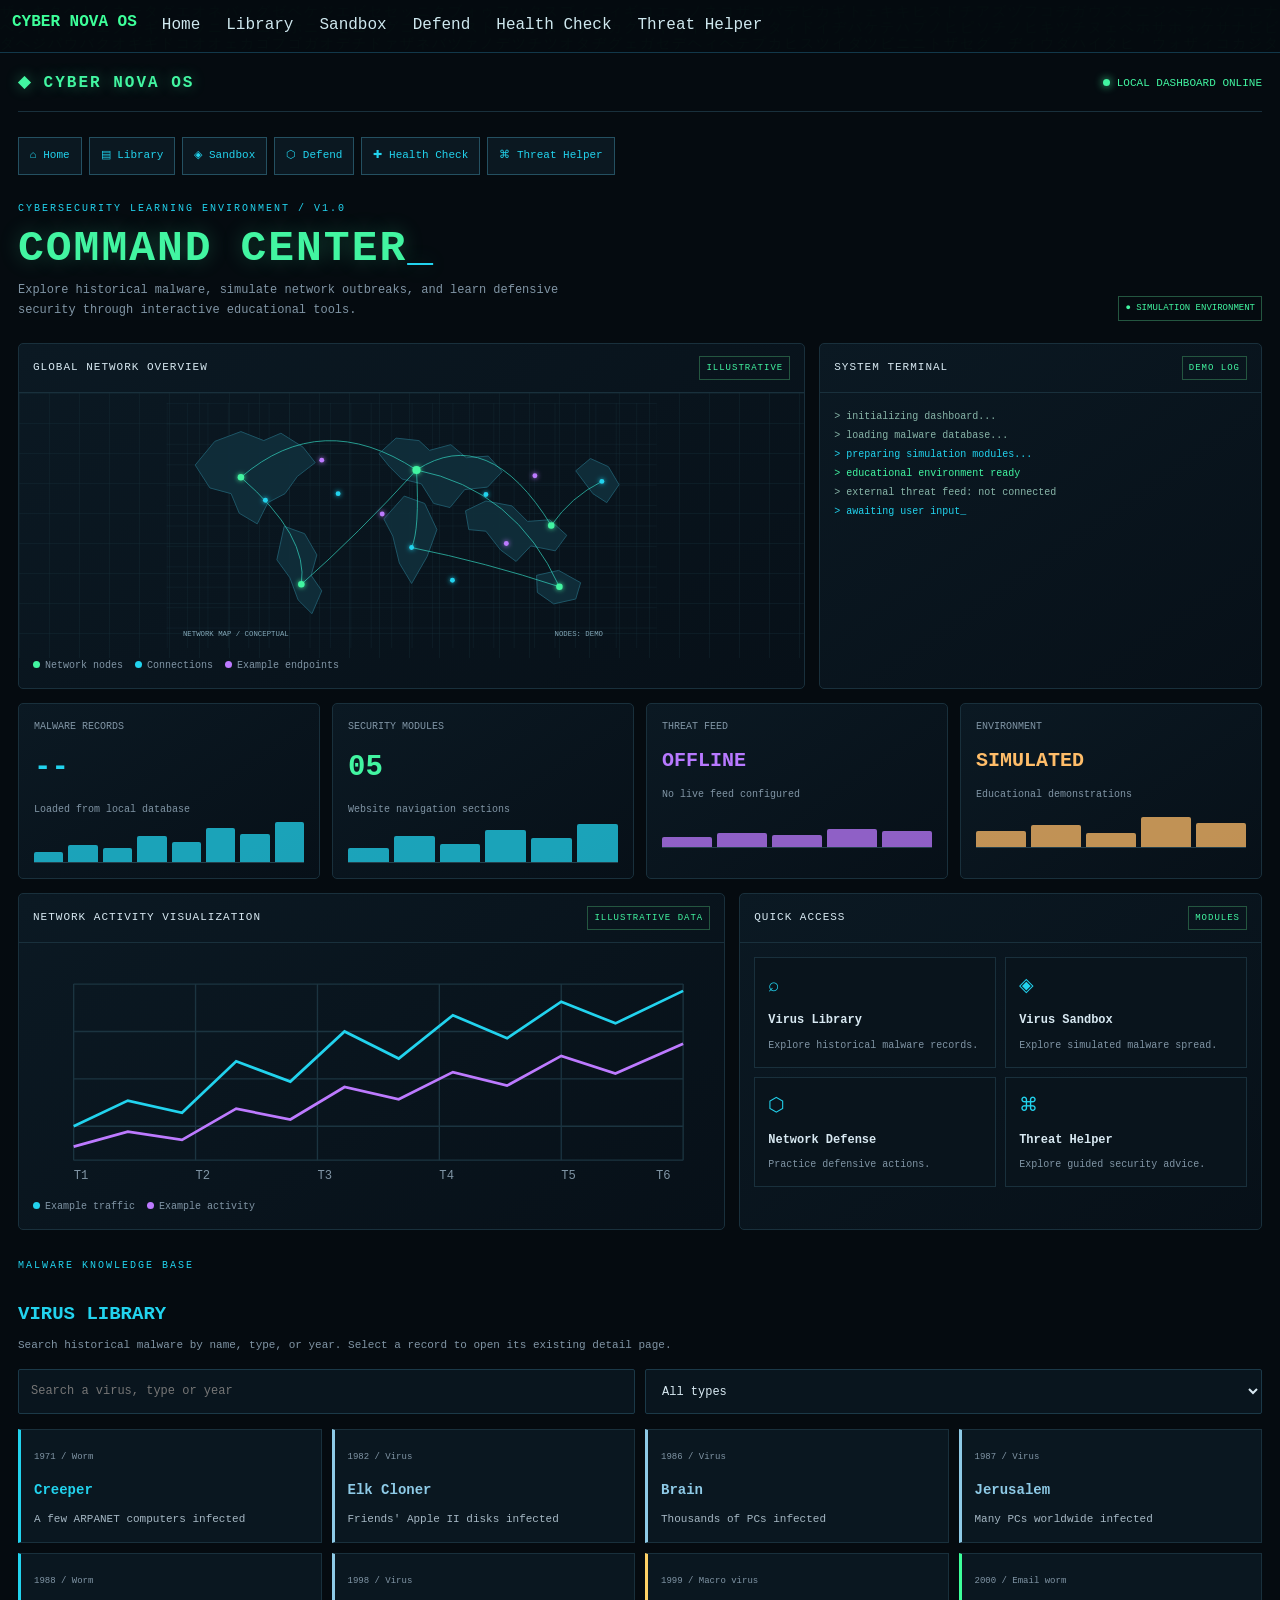
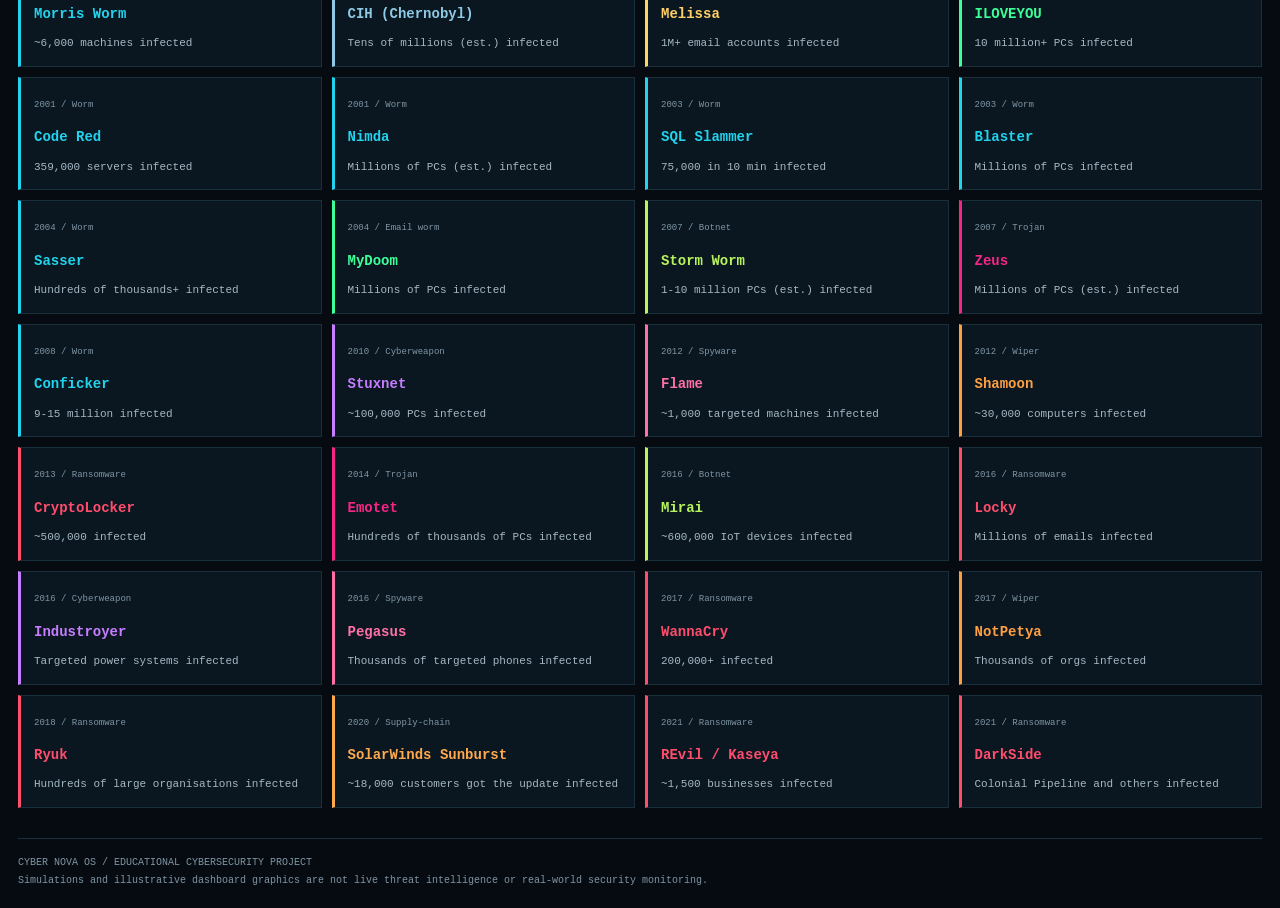
==== commit c700ca0f: "Refactor search and filtering logic in index.html" ====
--- a/index.html
+++ b/index.html
@@ -459,88 +459,67 @@
 <script src="app.js"></script>
 
 <script>
-const term = document.getElementById("term");
 const search = document.getElementById("s");
 const filter = document.getElementById("f");
 const grid = document.getElementById("g");
 
-const lines = [
-  "> boot cyber_nova_os",
-  "> loading malware database...",
-  "> sandbox: isolated",
-  "> ready"
-];
-
-let lineIndex = 0;
-
-(function typeTerminal() {
-  if (lineIndex < lines.length) {
-    term.textContent += lines[lineIndex++] + "\n";
-    setTimeout(typeTerminal, 450);
+if (typeof V === "undefined" || !Array.isArray(V)) {
+  grid.textContent = "Error: data.js did not load.";
+} else {
+  filter.replaceChildren(new Option("All types", ""));
+
+  [...new Set(V.map(v => v.type))]
+    .sort()
+    .forEach(type => filter.add(new Option(type, type)));
+
+  function normalize(value) {
+    return String(value ?? "").toLowerCase().trim();
   }
-})();
-
-if (typeof V !== "undefined" && Array.isArray(V)) {
-  [...new Set(V.map(v => v.type))].sort().forEach(type => {
-    const option = document.createElement("option");
-    option.value = type;
-    option.textContent = type;
-    filter.appendChild(option);
-  });
-}
-
-function normalize(value) {
-  return String(value ?? "")
-    .toLowerCase()
-    .replace(/[^a-z0-9]/g, "");
-}
-
-function draw() {
-  if (typeof V === "undefined" || !Array.isArray(V)) {
-    grid.textContent = "Error: malware database failed to load. Check data.js.";
-    return;
+
+  function draw() {
+    const query = normalize(search.value);
+    const selectedType = filter.value;
+
+    const matches = V.filter(v => {
+      const searchable = normalize(
+        `${v.name} ${v.type} ${v.year} ${v.infected} ${v.id}`
+      );
+
+      return searchable.includes(query) &&
+        (!selectedType || v.type === selectedType);
+    }).sort((a, b) => a.year - b.year);
+
+    grid.replaceChildren();
+
+    if (!matches.length) {
+      grid.textContent = "No matching records found.";
+      return;
+    }
+
+    matches.forEach(v => {
+      const card = document.createElement("a");
+      card.className = "card";
+      card.href = "virus.html?v=" + encodeURIComponent(v.id);
+      card.style.setProperty("--c", TC[v.type] || "#22d3ee");
+
+      const meta = document.createElement("small");
+      meta.textContent = `${v.year} / ${v.type}`;
+
+      const title = document.createElement("h3");
+      title.textContent = v.name;
+
+      const info = document.createElement("p");
+      info.textContent = `${v.infected} infected`;
+
+      card.append(meta, title, info);
+      grid.appendChild(card);
+    });
   }
 
-  const query = normalize(search.value);
-  const selectedType = filter.value;
-
-  const matches = V.filter(v => {
-    const text = normalize(
-      [v.name, v.type, v.year, v.infected, v.id].join(" ")
-    );
-
-    return (!selectedType || v.type === selectedType) &&
-           text.includes(query);
-  }).sort((a, b) => a.year - b.year);
-
-  grid.replaceChildren();
-
-  if (matches.length === 0) {
-    grid.textContent = "No matching records found. Clear the search or select All types.";
-    return;
-  }
-
-  matches.forEach(v => {
-    const card = document.createElement("a");
-    card.className = "card";
-    card.href = "virus.html?v=" + encodeURIComponent(v.id);
-    card.style.setProperty("--c", TC[v.type] || "#22d3ee");
-
-    const meta = document.createElement("small");
-    meta.textContent = `${v.year} / ${v.type}`;
-
-    const heading = document.createElement("h3");
-    heading.textContent = v.name;
-
-    const impact = document.createElement("p");
-    impact.textContent = `${v.infected} infected`;
-
-    card.append(meta, heading, impact);
-    grid.appendChild(card);
-  });
-}
-
-search.addEventListener("input", draw);
-filter.addEventListener("change", draw);
-draw();
+  search.addEventListener("input", draw);
+  filter.addEventListener("change", draw);
+  draw();
+}
 </script>
+</body>
+</html>
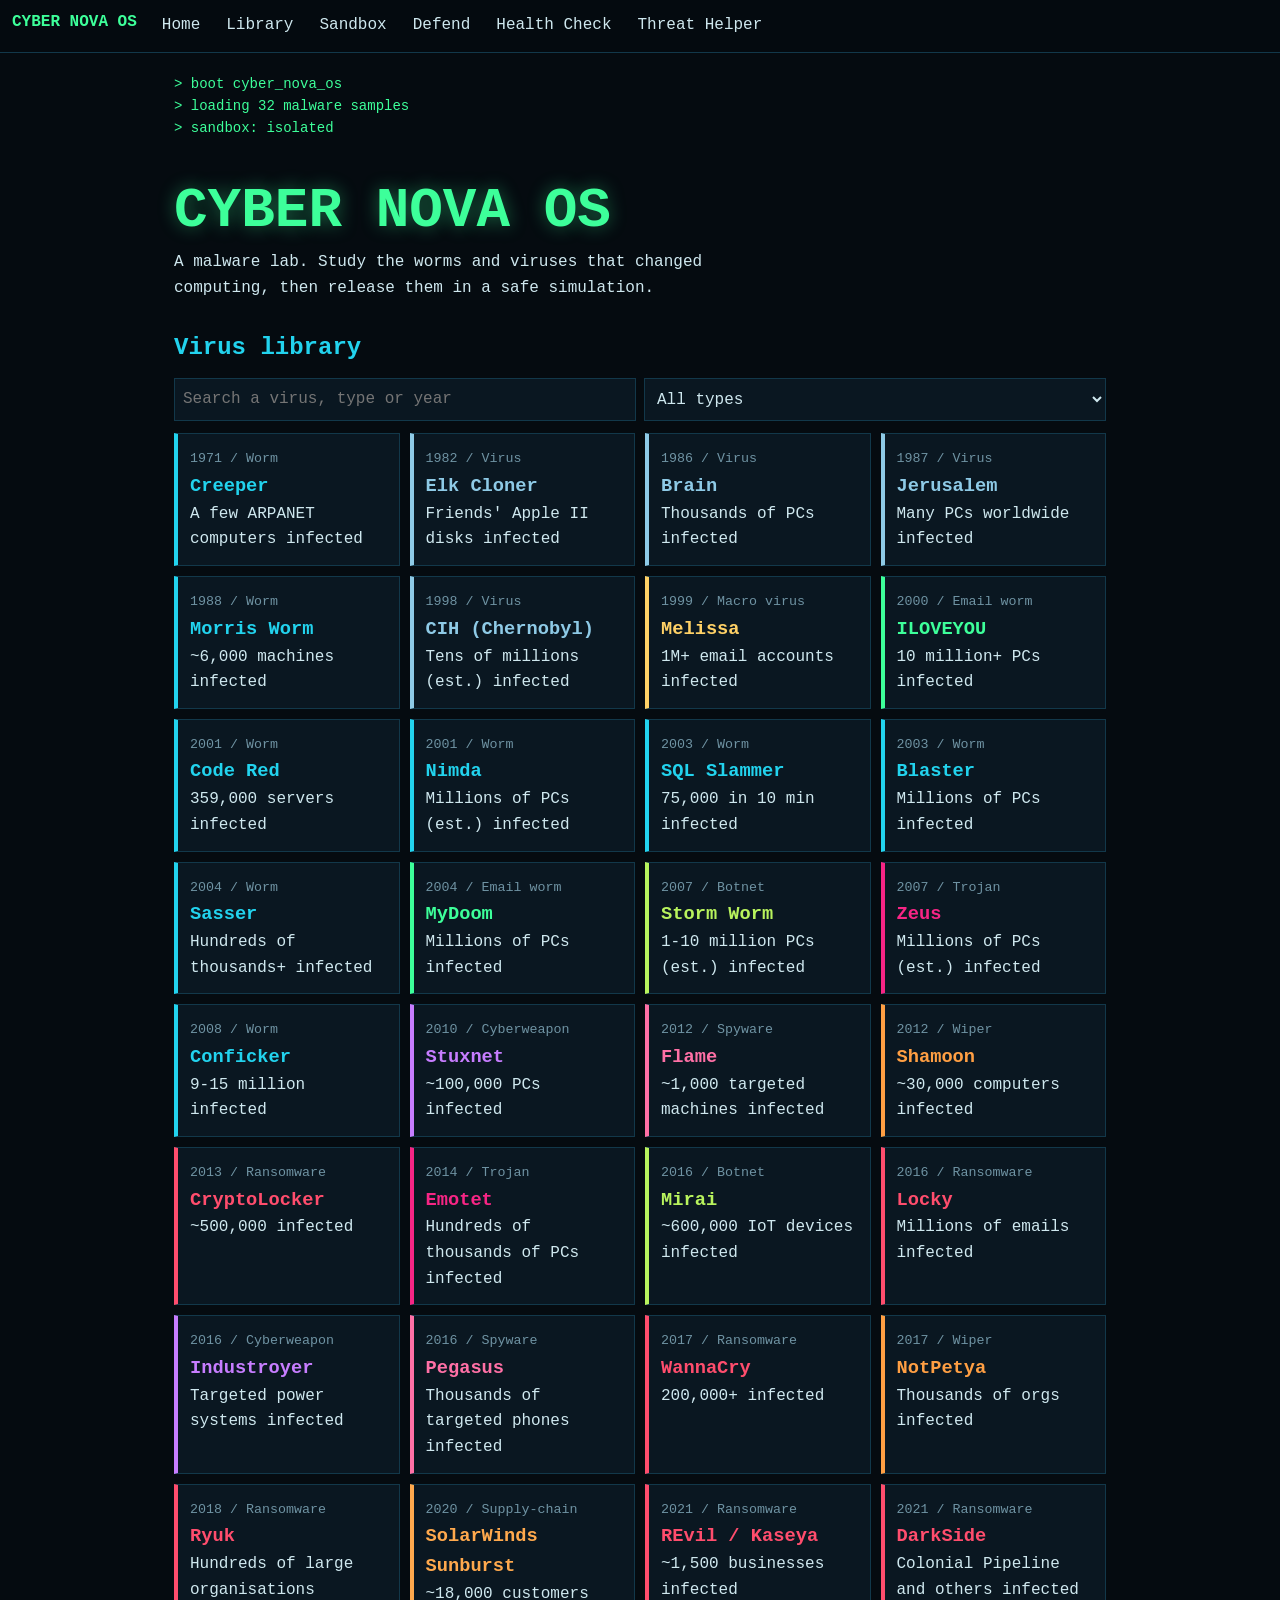
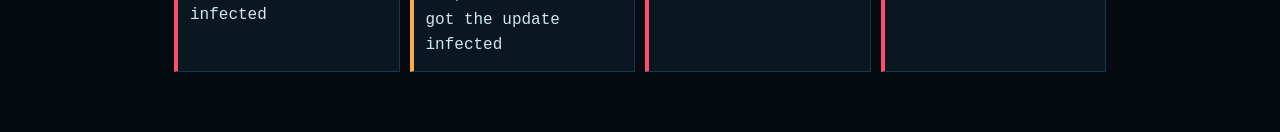
==== commit 084463dc: "Refactor index.html structure and content" ====
--- a/index.html
+++ b/index.html
@@ -1,525 +1,10 @@
 
-<!DOCTYPE html>
-<html lang="en">
-<head>
-<meta charset="utf-8">
-<meta name="viewport" content="width=device-width, initial-scale=1">
-<title>Cyber Nova OS | Command Center</title>
-<link rel="stylesheet" href="style.css">
-
-<style>
-/* Cyber Nova OS — homepage-only command center */
-.cn-home {
-  --bg: #050b10;
-  --panel: #0a151e;
-  --line: #19303c;
-  --cyan: #22d3ee;
-  --green: #42f5a1;
-  --purple: #b879ff;
-  --muted: #8095a5;
-  color: #d8e9f2;
-  background: var(--bg);
-  min-height: 100vh;
-  padding: 18px;
-  font-family: "Courier New", monospace;
-}
-.cn-home * { box-sizing: border-box; }
-.cn-home h1, .cn-home h2, .cn-home h3, .cn-home p { margin-top: 0; }
-.cn-home a { color: inherit; text-decoration: none; }
-.cn-home .muted { color: var(--muted); }
-.cn-home .eyebrow {
-  color: var(--cyan);
-  font-size: 10px;
-  letter-spacing: 2px;
-  text-transform: uppercase;
-}
-.cn-home .topbar {
-  display: flex; align-items: center; justify-content: space-between;
-  gap: 12px; flex-wrap: wrap; margin-bottom: 25px;
-  padding-bottom: 15px; border-bottom: 1px solid var(--line);
-}
-.cn-home .brand {
-  color: var(--green); font-size: 16px; font-weight: bold;
-  letter-spacing: 2px; text-shadow: 0 0 14px #42f5a166;
-}
-.cn-home .status { color: var(--green); font-size: 11px; }
-.cn-home .status::before {
-  content: ""; display: inline-block; width: 7px; height: 7px;
-  background: var(--green); border-radius: 50%; margin-right: 7px;
-  box-shadow: 0 0 9px var(--green);
-}
-.cn-home .nav {
-  display: flex; flex-wrap: wrap; gap: 7px; margin-bottom: 26px;
-}
-.cn-home .nav a, .cn-home .action {
-  border: 1px solid #245061; padding: 9px 11px;
-  font-size: 11px; color: var(--cyan); background: #0b1821;
-  transition: .2s;
-}
-.cn-home .nav a:hover, .cn-home .action:hover {
-  border-color: var(--green); color: var(--green);
-  box-shadow: 0 0 13px #42f5a122;
-}
-.cn-home .hero-title {
-  display: flex; justify-content: space-between; align-items: end;
-  gap: 18px; flex-wrap: wrap; margin-bottom: 22px;
-}
-.cn-home .hero-title h1 {
-  font-size: clamp(27px, 5vw, 43px); letter-spacing: 2px;
-  color: var(--green); text-shadow: 0 0 20px #42f5a144;
-  margin: 8px 0;
-}
-.cn-home .hero-title p {
-  max-width: 600px; color: var(--muted); line-height: 1.7;
-  font-size: 12px; margin-bottom: 0;
-}
-.cn-home .panel {
-  background: linear-gradient(145deg, #0b1923, #071018);
-  border: 1px solid var(--line); border-radius: 5px;
-  min-width: 0; overflow: hidden;
-}
-.cn-home .panel-head {
-  display: flex; justify-content: space-between; align-items: center;
-  gap: 8px; padding: 12px 14px; border-bottom: 1px solid var(--line);
-  font-size: 11px; letter-spacing: 1px;
-}
-.cn-home .panel-body { padding: 14px; }
-.cn-home .tag {
-  font-size: 9px; padding: 4px 6px; color: var(--green);
-  border: 1px solid #245640; white-space: nowrap;
-}
-.cn-home .overview {
-  display: grid; grid-template-columns: minmax(0, 1.6fr) minmax(250px, .9fr);
-  gap: 14px; margin-bottom: 14px;
-}
-.cn-home .map-wrap {
-  background:
-    linear-gradient(#15303a55 1px, transparent 1px),
-    linear-gradient(90deg, #15303a55 1px, transparent 1px);
-  background-size: 30px 30px;
-  min-height: 255px; padding: 10px;
-}
-.cn-home .map-wrap svg { width: 100%; height: 245px; display: block; }
-.cn-home .map-caption {
-  display: flex; flex-wrap: wrap; gap: 12px;
-  color: var(--muted); font-size: 10px; padding: 0 14px 14px;
-}
-.cn-home .dot {
-  display: inline-block; width: 7px; height: 7px; border-radius: 50%;
-  margin-right: 5px;
-}
-.cn-home .terminal {
-  font-size: 10px; line-height: 1.9; overflow-wrap: anywhere;
-}
-.cn-home .terminal div { color: #88b5a8; }
-.cn-home .terminal div:nth-child(3n) { color: var(--cyan); }
-.cn-home .terminal .good { color: var(--green); }
-.cn-home .terminal .purple { color: var(--purple); }
-.cn-home .metrics {
-  display: grid; grid-template-columns: repeat(4, minmax(0, 1fr));
-  gap: 12px; margin-bottom: 14px;
-}
-.cn-home .metric { padding: 15px; }
-.cn-home .metric .label {
-  font-size: 10px; color: var(--muted); line-height: 1.6;
-}
-.cn-home .metric .number {
-  font-size: clamp(21px, 3vw, 29px); margin: 10px 0;
-  color: var(--cyan); font-weight: bold;
-}
-.cn-home .metric:nth-child(2) .number { color: var(--green); }
-.cn-home .metric:nth-child(3) .number { color: var(--purple); }
-.cn-home .metric:nth-child(4) .number { color: #ffbd69; }
-.cn-home .mini-bars {
-  display: flex; align-items: end; height: 45px; gap: 5px;
-  border-bottom: 1px solid #25404c; padding-top: 4px;
-}
-.cn-home .mini-bars span {
-  flex: 1; min-width: 3px; background: var(--cyan);
-  opacity: .75; border-radius: 2px 2px 0 0;
-}
-.cn-home .lower-grid {
-  display: grid; grid-template-columns: 1.15fr .85fr;
-  gap: 14px; margin-bottom: 28px;
-}
-.cn-home .chart { width: 100%; display: block; }
-.cn-home .feature-list {
-  display: grid; grid-template-columns: repeat(2, minmax(0, 1fr)); gap: 9px;
-}
-.cn-home .feature {
-  display: block; padding: 13px; border: 1px solid var(--line);
-  background: #09141c; transition: .2s;
-}
-.cn-home .feature:hover { border-color: var(--cyan); transform: translateY(-2px); }
-.cn-home .feature .symbol { color: var(--cyan); font-size: 19px; margin-bottom: 10px; }
-.cn-home .feature h3 { font-size: 12px; margin-bottom: 7px; }
-.cn-home .feature p { font-size: 10px; color: var(--muted); line-height: 1.6; margin-bottom: 0; }
-.cn-home .section-title {
-  font-size: 19px; color: var(--cyan); margin: 25px 0 7px;
-}
-.cn-home .section-desc { font-size: 11px; color: var(--muted); line-height: 1.6; }
-.cn-home .tools {
-  display: flex; gap: 10px; margin: 15px 0;
-}
-.cn-home input, .cn-home select {
-  width: 100%; min-width: 0; background: #09151e;
-  border: 1px solid #1b3948; color: #d8e9f2;
-  padding: 12px; font: inherit; font-size: 12px; border-radius: 2px;
-}
-.cn-home input:focus, .cn-home select:focus {
-  outline: 1px solid var(--cyan); border-color: var(--cyan);
-}
-.cn-home #g {
-  display: grid; grid-template-columns: repeat(4, minmax(0, 1fr));
-  gap: 10px;
-}
-.cn-home .card {
-  display: block; background: #0a1720;
-  border: 1px solid #19303c; border-left: 3px solid var(--c, #22d3ee);
-  padding: 13px; min-width: 0; transition: .2s;
-}
-.cn-home .card:hover {
-  background: #10232e; transform: translateY(-2px);
-  box-shadow: 0 5px 20px #0005;
-}
-.cn-home .card small { font-size: 9px; color: var(--muted); }
-.cn-home .card h3 { color: var(--c, var(--cyan)); font-size: 14px; margin: 10px 0; overflow-wrap: anywhere; }
-.cn-home .card p { color: #a6b8c4; font-size: 11px; line-height: 1.6; margin-bottom: 0; }
-.cn-home .footer {
-  border-top: 1px solid var(--line); margin-top: 30px; padding-top: 15px;
-  font-size: 10px; color: var(--muted); line-height: 1.8;
-}
-@media (max-width: 760px) {
-  .cn-home { padding: 13px; }
-  .cn-home .overview { grid-template-columns: 1fr; }
-  .cn-home .metrics { grid-template-columns: repeat(2, minmax(0, 1fr)); }
-  .cn-home .lower-grid { grid-template-columns: 1fr; }
-  .cn-home #g { grid-template-columns: repeat(2, minmax(0, 1fr)); }
-  .cn-home .map-wrap, .cn-home .map-wrap svg { min-height: 190px; height: 200px; }
-}
-@media (max-width: 380px) {
-  .cn-home .tools { flex-direction: column; }
-  .cn-home .feature-list { grid-template-columns: 1fr; }
-  .cn-home .nav a { padding: 8px; }
-}
-@media (prefers-reduced-motion: reduce) {
-  .cn-home *, .cn-home *::before, .cn-home *::after {
-    animation: none !important; transition: none !important;
-  }
-}
-</style>
-</head>
-
-<body>
-<main class="cn-home">
-
-  <header class="topbar">
-    <div class="brand">◆ CYBER NOVA OS</div>
-    <div class="status">LOCAL DASHBOARD ONLINE</div>
-  </header>
-
-  <nav class="nav" aria-label="Main navigation">
-    <a href="index.html">⌂ Home</a>
-    <a href="#lib">▤ Library</a>
-    <a href="sandbox.html">◈ Sandbox</a>
-    <a href="defend.html">⬡ Defend</a>
-    <a href="health.html">✚ Health Check</a>
-    <a href="threat.html">⌘ Threat Helper</a>
-  </nav>
-
-  <section class="hero-title">
-    <div>
-      <div class="eyebrow">Cybersecurity learning environment / v1.0</div>
-      <h1>COMMAND CENTER<span style="color:#22d3ee">_</span></h1>
-      <p>
-        Explore historical malware, simulate network outbreaks, and learn
-        defensive security through interactive educational tools.
-      </p>
-    </div>
-    <div class="tag">● SIMULATION ENVIRONMENT</div>
-  </section>
-
-  <section class="overview">
-    <article class="panel">
-      <div class="panel-head">
-        <span>GLOBAL NETWORK OVERVIEW</span>
-        <span class="tag">ILLUSTRATIVE</span>
-      </div>
-      <div class="map-wrap">
-        <svg viewBox="0 0 600 300" role="img"
-             aria-label="Illustrative world network map with connected nodes">
-          <defs>
-            <pattern id="grid" width="25" height="25" patternUnits="userSpaceOnUse">
-              <path d="M25 0H0V25" fill="none" stroke="#17313d" stroke-width=".6"/>
-            </pattern>
-            <filter id="glow">
-              <feGaussianBlur stdDeviation="3" result="blur"/>
-              <feMerge><feMergeNode in="blur"/><feMergeNode in="SourceGraphic"/></feMerge>
-            </filter>
-          </defs>
-          <rect width="600" height="300" fill="url(#grid)"/>
-          <g fill="#102e3a" stroke="#226071" stroke-width="1.1" opacity=".95">
-            <path d="M35 76L59 47 91 35 119 46 140 37 167 54 182 73 160 90 145 111 124 122 111 148 89 135 79 111 53 104Z"/>
-            <path d="M144 151L169 160 184 186 177 211 190 230 178 258 161 241 151 214 135 192Z"/>
-            <path d="M260 62L281 43 309 46 322 58 348 51 367 67 394 65 411 84 393 103 365 106 347 128 327 123 312 99 288 93 273 78Z"/>
-            <path d="M291 114L316 123 331 155 319 188 300 221 285 196 277 163 266 142Z"/>
-            <path d="M366 132L391 120 423 126 442 145 469 143 490 162 476 181 446 175 428 194 409 180 391 157 370 155Z"/>
-            <path d="M453 211L480 205 507 220 501 240 474 246 454 232Z"/>
-            <path d="M501 83L519 68 541 78 554 100 539 122 522 111Z"/>
-          </g>
-          <g stroke="#39e9d0" stroke-width="1.1" opacity=".7">
-            <path d="M91 91Q190 6 306 82" fill="none"/>
-            <path d="M306 82Q394 25 471 150" fill="none"/>
-            <path d="M306 82Q310 155 300 177" fill="none"/>
-            <path d="M306 82Q427 106 481 225" fill="none"/>
-            <path d="M91 91Q174 163 165 222" fill="none"/>
-            <path d="M165 222Q235 160 306 82" fill="none"/>
-            <path d="M471 150Q495 115 533 96" fill="none"/>
-            <path d="M300 177Q390 195 481 225" fill="none"/>
-          </g>
-          <g filter="url(#glow)">
-            <g fill="#42f5a1">
-              <circle cx="91" cy="91" r="4"/><circle cx="306" cy="82" r="5"/>
-              <circle cx="471" cy="150" r="4"/><circle cx="165" cy="222" r="4"/>
-              <circle cx="481" cy="225" r="4"/>
-            </g>
-            <g fill="#22d3ee">
-              <circle cx="210" cy="111" r="3"/><circle cx="300" cy="177" r="3"/>
-              <circle cx="391" cy="112" r="3"/><circle cx="533" cy="96" r="3"/>
-              <circle cx="350" cy="217" r="3"/><circle cx="121" cy="119" r="3"/>
-            </g>
-            <g fill="#bd7aff">
-              <circle cx="190" cy="70" r="3"/><circle cx="416" cy="172" r="3"/>
-              <circle cx="451" cy="89" r="3"/><circle cx="264" cy="136" r="3"/>
-            </g>
-          </g>
-          <g fill="#82a7b7" font-size="9" font-family="monospace">
-            <text x="20" y="285">NETWORK MAP / CONCEPTUAL</text>
-            <text x="475" y="285">NODES: DEMO</text>
-          </g>
-        </svg>
-      </div>
-      <div class="map-caption">
-        <span><i class="dot" style="background:#42f5a1"></i>Network nodes</span>
-        <span><i class="dot" style="background:#22d3ee"></i>Connections</span>
-        <span><i class="dot" style="background:#bd7aff"></i>Example endpoints</span>
-      </div>
-    </article>
-
-    <article class="panel">
-      <div class="panel-head">
-        <span>SYSTEM TERMINAL</span>
-        <span class="tag">DEMO LOG</span>
-      </div>
-      <div class="panel-body terminal" id="cn-terminal" aria-live="polite">
-        <div>&gt; initializing dashboard...</div>
-        <div>&gt; loading malware database...</div>
-        <div>&gt; preparing simulation modules...</div>
-        <div class="good">&gt; educational environment ready</div>
-        <div>&gt; external threat feed: not connected</div>
-        <div class="purple">&gt; awaiting user input_</div>
-      </div>
-    </article>
-  </section>
-
-  <section class="metrics" aria-label="Project overview statistics">
-    <article class="panel metric">
-      <div class="label">MALWARE RECORDS</div>
-      <div class="number" id="cn-total">--</div>
-      <div class="muted" style="font-size:10px">Loaded from local database</div>
-      <div class="mini-bars" aria-hidden="true">
-        <span style="height:25%"></span><span style="height:42%"></span>
-        <span style="height:35%"></span><span style="height:65%"></span>
-        <span style="height:48%"></span><span style="height:85%"></span>
-        <span style="height:70%"></span><span style="height:100%"></span>
-      </div>
-    </article>
-    <article class="panel metric">
-      <div class="label">SECURITY MODULES</div>
-      <div class="number">05</div>
-      <div class="muted" style="font-size:10px">Website navigation sections</div>
-      <div class="mini-bars" aria-hidden="true">
-        <span style="height:35%"></span><span style="height:65%"></span>
-        <span style="height:45%"></span><span style="height:80%"></span>
-        <span style="height:60%"></span><span style="height:95%"></span>
-      </div>
-    </article>
-    <article class="panel metric">
-      <div class="label">THREAT FEED</div>
-      <div class="number" style="font-size:20px">OFFLINE</div>
-      <div class="muted" style="font-size:10px">No live feed configured</div>
-      <div class="mini-bars" aria-hidden="true">
-        <span style="height:25%;background:#bd7aff"></span>
-        <span style="height:35%;background:#bd7aff"></span>
-        <span style="height:30%;background:#bd7aff"></span>
-        <span style="height:45%;background:#bd7aff"></span>
-        <span style="height:40%;background:#bd7aff"></span>
-      </div>
-    </article>
-    <article class="panel metric">
-      <div class="label">ENVIRONMENT</div>
-      <div class="number" style="font-size:20px">SIMULATED</div>
-      <div class="muted" style="font-size:10px">Educational demonstrations</div>
-      <div class="mini-bars" aria-hidden="true">
-        <span style="height:40%;background:#ffbd69"></span>
-        <span style="height:55%;background:#ffbd69"></span>
-        <span style="height:35%;background:#ffbd69"></span>
-        <span style="height:75%;background:#ffbd69"></span>
-        <span style="height:60%;background:#ffbd69"></span>
-      </div>
-    </article>
-  </section>
-
-  <section class="lower-grid">
-    <article class="panel">
-      <div class="panel-head">
-        <span>NETWORK ACTIVITY VISUALIZATION</span>
-        <span class="tag">ILLUSTRATIVE DATA</span>
-      </div>
-      <div class="panel-body">
-        <svg class="chart" viewBox="0 0 500 170" role="img"
-             aria-label="Illustrative network activity line chart">
-          <g stroke="#1b3440" stroke-width="1">
-            <path d="M30 20H480M30 55H480M30 90H480M30 125H480M30 150H480"/>
-            <path d="M30 20V150M120 20V150M210 20V150M300 20V150M390 20V150M480 20V150"/>
-          </g>
-          <path d="M30 125L70 106 110 115 150 77 190 92 230 55 270 75 310 43 350 60 390 33 430 49 480 25"
-                fill="none" stroke="#22d3ee" stroke-width="2"/>
-          <path d="M30 140L70 129 110 135 150 112 190 120 230 96 270 105 310 85 350 95 390 73 430 86 480 64"
-                fill="none" stroke="#bd7aff" stroke-width="2"/>
-          <g fill="#8095a5" font-size="9" font-family="monospace">
-            <text x="30" y="164">T1</text><text x="120" y="164">T2</text>
-            <text x="210" y="164">T3</text><text x="300" y="164">T4</text>
-            <text x="390" y="164">T5</text><text x="460" y="164">T6</text>
-          </g>
-        </svg>
-        <div class="map-caption" style="padding:12px 0 0">
-          <span><i class="dot" style="background:#22d3ee"></i>Example traffic</span>
-          <span><i class="dot" style="background:#bd7aff"></i>Example activity</span>
-        </div>
-      </div>
-    </article>
-
-    <article class="panel">
-      <div class="panel-head">
-        <span>QUICK ACCESS</span>
-        <span class="tag">MODULES</span>
-      </div>
-      <div class="panel-body feature-list">
-        <a class="feature" href="#lib">
-          <div class="symbol">⌕</div>
-          <h3>Virus Library</h3>
-          <p>Explore historical malware records.</p>
-        </a>
-        <a class="feature" href="sandbox.html">
-          <div class="symbol">◈</div>
-          <h3>Virus Sandbox</h3>
-          <p>Explore simulated malware spread.</p>
-        </a>
-        <a class="feature" href="defend.html">
-          <div class="symbol">⬡</div>
-          <h3>Network Defense</h3>
-          <p>Practice defensive actions.</p>
-        </a>
-        <a class="feature" href="threat.html">
-          <div class="symbol">⌘</div>
-          <h3>Threat Helper</h3>
-          <p>Explore guided security advice.</p>
-        </a>
-      </div>
-    </article>
-  </section>
-
-  <section id="lib">
-    <div class="eyebrow">Malware knowledge base</div>
-    <h2 class="section-title">VIRUS LIBRARY</h2>
-    <p class="section-desc">
-      Search historical malware by name, type, or year. Select a record to
-      open its existing detail page.
-    </p>
-    <div class="tools">
-      <input id="s" placeholder="Search a virus, type or year"
-             aria-label="Search malware">
-      <select id="f" aria-label="Filter malware by type">
-        <option value="">All types</option>
-      </select>
-    </div>
-    <div id="g" aria-live="polite"></div>
-  </section>
-
-  <footer class="footer">
-    CYBER NOVA OS / EDUCATIONAL CYBERSECURITY PROJECT<br>
-    Simulations and illustrative dashboard graphics are not live threat
-    intelligence or real-world security monitoring.
-  </footer>
-
-</main>
-
-<script src="data.js"></script>
-<script src="app.js"></script>
-
-<script>
-const search = document.getElementById("s");
-const filter = document.getElementById("f");
-const grid = document.getElementById("g");
-
-if (typeof V === "undefined" || !Array.isArray(V)) {
-  grid.textContent = "Error: data.js did not load.";
-} else {
-  filter.replaceChildren(new Option("All types", ""));
-
-  [...new Set(V.map(v => v.type))]
-    .sort()
-    .forEach(type => filter.add(new Option(type, type)));
-
-  function normalize(value) {
-    return String(value ?? "").toLowerCase().trim();
-  }
-
-  function draw() {
-    const query = normalize(search.value);
-    const selectedType = filter.value;
-
-    const matches = V.filter(v => {
-      const searchable = normalize(
-        `${v.name} ${v.type} ${v.year} ${v.infected} ${v.id}`
-      );
-
-      return searchable.includes(query) &&
-        (!selectedType || v.type === selectedType);
-    }).sort((a, b) => a.year - b.year);
-
-    grid.replaceChildren();
-
-    if (!matches.length) {
-      grid.textContent = "No matching records found.";
-      return;
-    }
-
-    matches.forEach(v => {
-      const card = document.createElement("a");
-      card.className = "card";
-      card.href = "virus.html?v=" + encodeURIComponent(v.id);
-      card.style.setProperty("--c", TC[v.type] || "#22d3ee");
-
-      const meta = document.createElement("small");
-      meta.textContent = `${v.year} / ${v.type}`;
-
-      const title = document.createElement("h3");
-      title.textContent = v.name;
-
-      const info = document.createElement("p");
-      info.textContent = `${v.infected} infected`;
-
-      card.append(meta, title, info);
-      grid.appendChild(card);
-    });
-  }
-
-  search.addEventListener("input", draw);
-  filter.addEventListener("change", draw);
-  draw();
-}
-</script>
-</body>
-</html>
+ <!DOCTYPE html><html lang="en"><head><meta charset="utf-8"><meta name="viewport" content="width=device-width,initial-scale=1"><title>Cyber Nova OS</title><link rel="stylesheet" href="style.css"></head><body><main>  <section class="hero"><pre id="term"></pre><h1>CYBER NOVA OS</h1><p>A malware lab. Study the worms and viruses that changed computing, then release them in a safe simulation.</p></section>  
+<h2 id="lib">Virus library</h2>  
+<div class="tools"><input id="s" placeholder="Search a virus, type or year"><select id="f"><option value="">All types</option></select></div><div id="g"></div></main>  
+<script src="data.js"></script><script src="app.js"></script><script>  
+const L=["> boot cyber_nova_os","> loading "+V.length+" malware samples","> sandbox: isolated","> ready"];let i=0;(function n(){if(i<L.length){term.textContent+=L[i++]+"\n";setTimeout(n,450)}})();  
+[...new Set(V.map(v=>v.type))].forEach(t=>f.insertAdjacentHTML("beforeend",`<option>${t}</option>`));  
+function draw(){const q=s.value.toLowerCase();g.innerHTML=V.filter(v=>(!f.value||v.type==f.value)&&(v.name+v.type+v.year).toLowerCase().includes(q)).sort((a,b)=>a.year-b.year).map(v=>`<a class="card" style="--c:${TC[v.type]||"#22d3ee"}" href="virus.html?v=${v.id}"><small>${v.year} / ${v.type}</small><h3>${v.name}</h3><p>${v.infected} infected</p></a>`).join("")||"<p>No match. Try another name or clear the filter.</p>"}  
+s.oninput=f.onchange=draw;draw();  
+</script></body></html>                     
